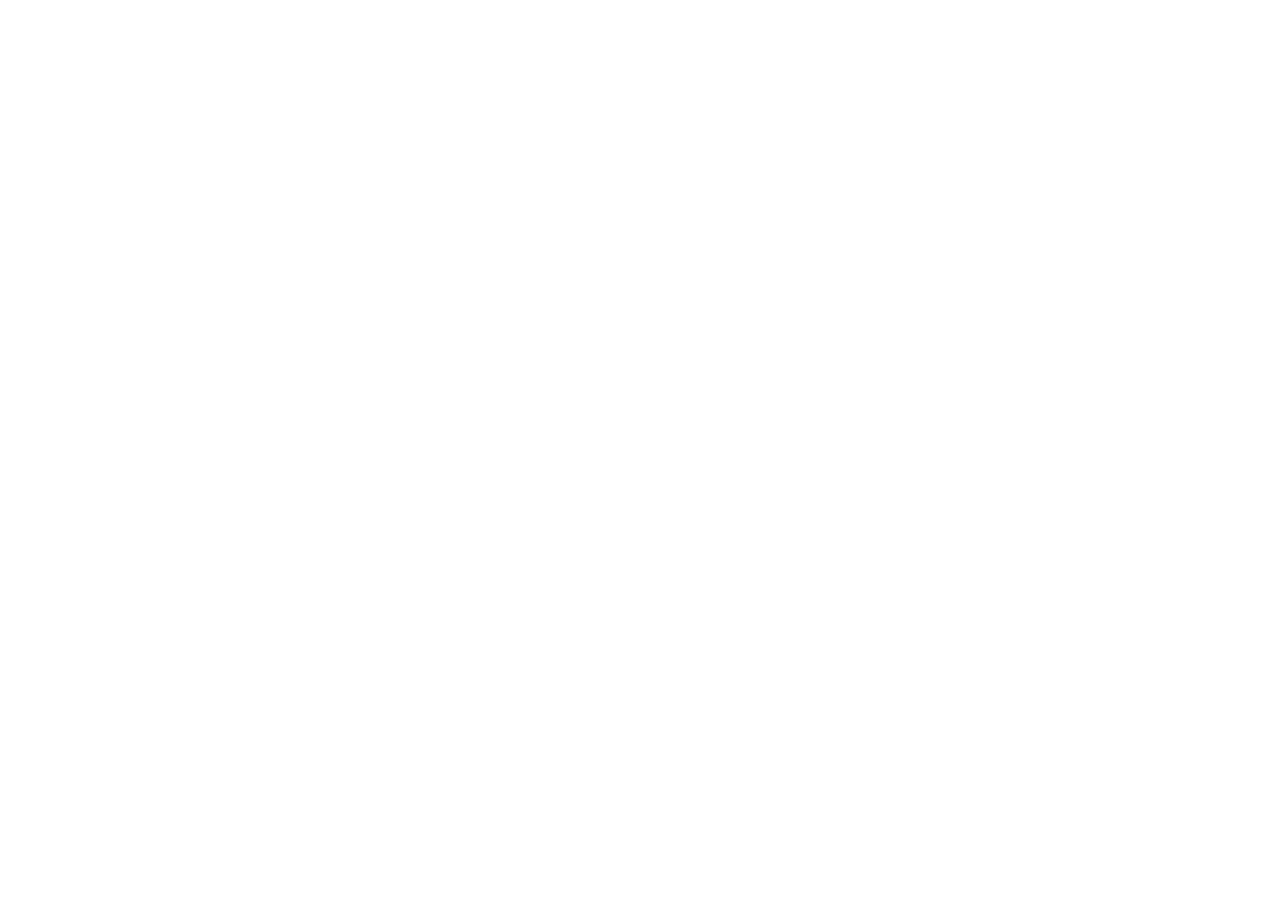
==== index.html @ 1456e86f "first" ====
<!DOCTYPE html>
<html lang="en">
<head>
    <meta charset="UTF-8">
    <meta name="viewport" content="width=device-width, initial-scale=1.0">
    <title>Document</title>
</head>
<body>
    
</body>
</html>
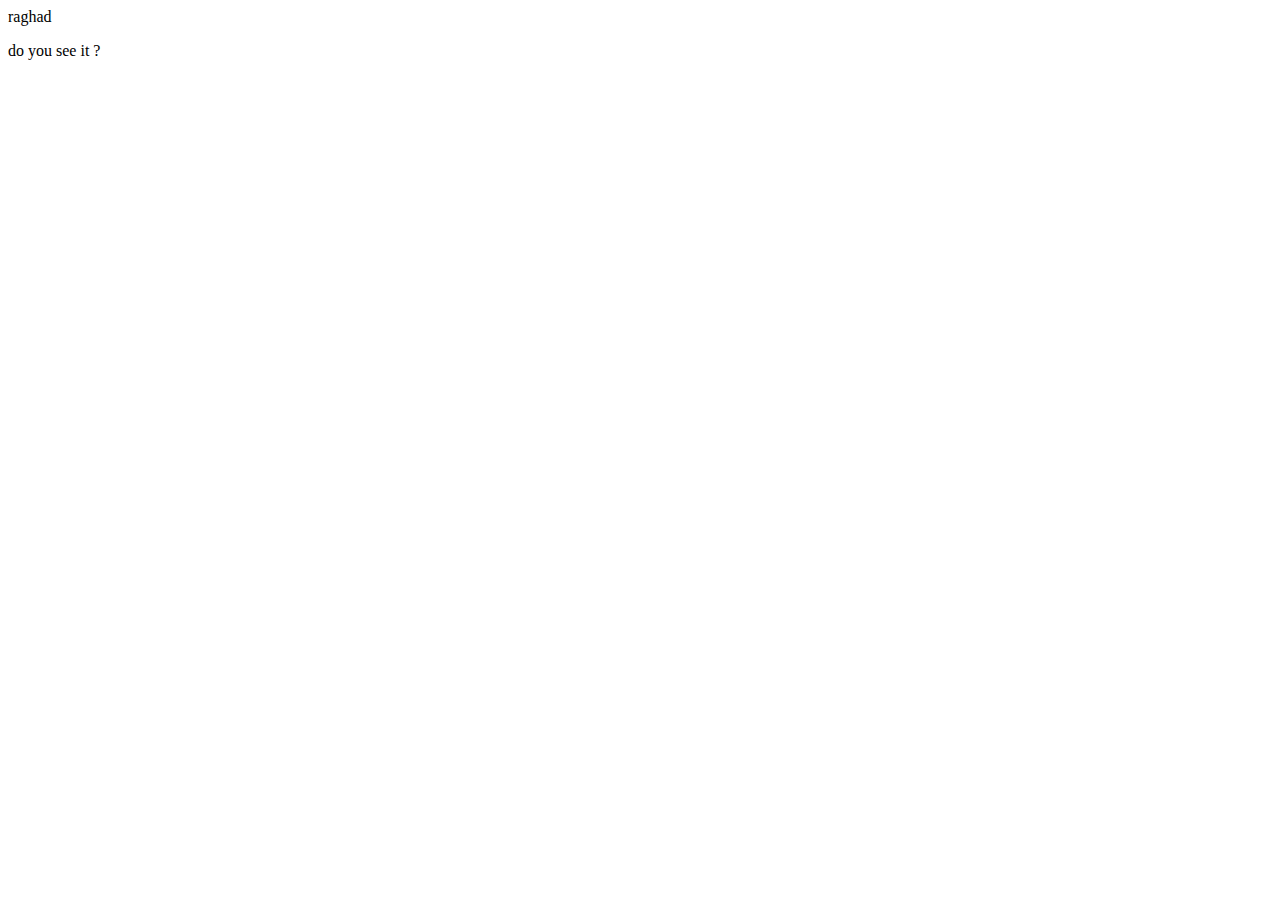
==== commit 7a1330d8: "p1" ====
--- a/index.html
+++ b/index.html
@@ -4,6 +4,13 @@
     <meta charset="UTF-8">
     <meta name="viewport" content="width=device-width, initial-scale=1.0">
     <title>Document</title>
+
+
+
+
+
+    <a>raghad</a>
+    <p>do you see it ?</p>
 </head>
 <body>
     
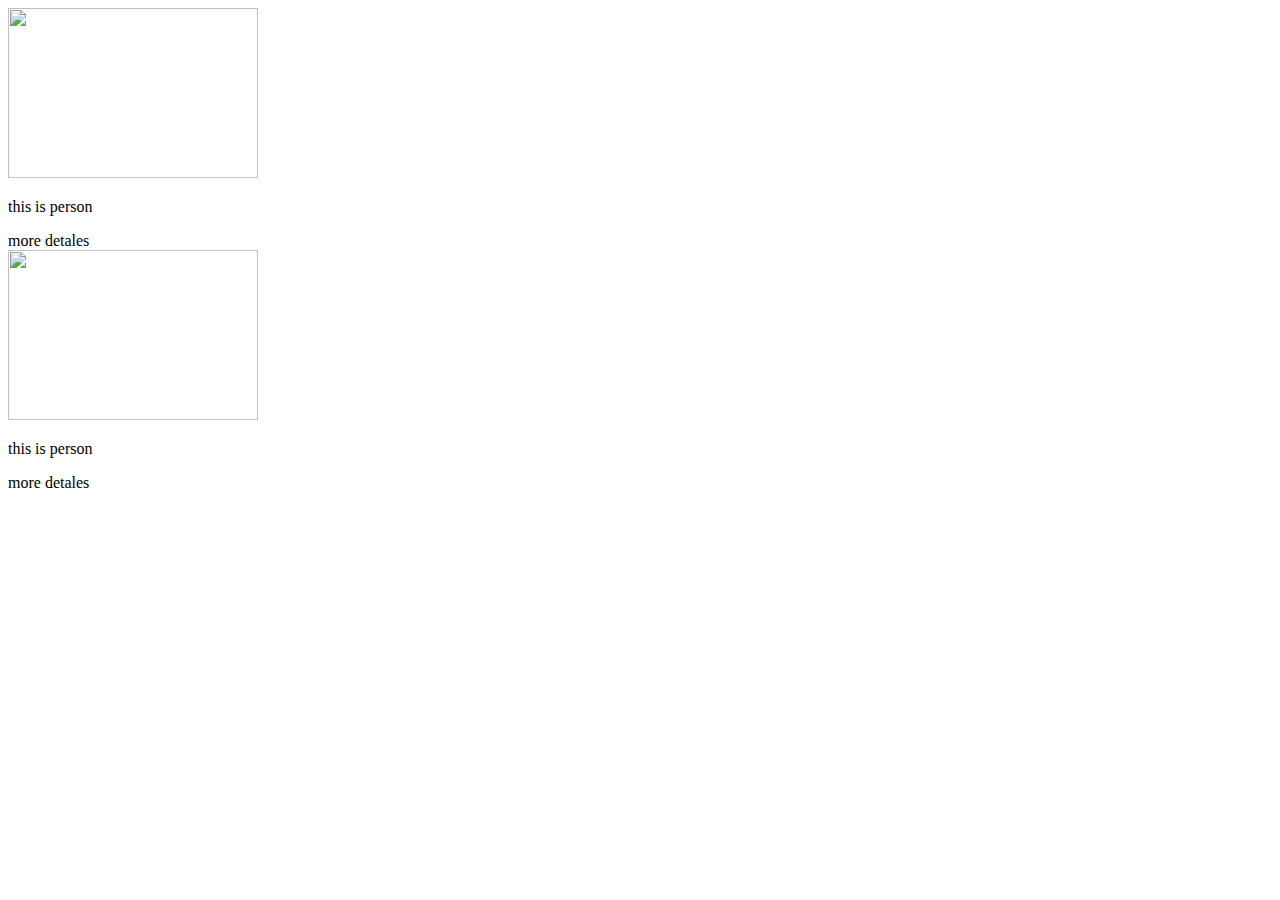
==== commit 4d6eb133: "c2" ====
--- a/index.html
+++ b/index.html
@@ -5,14 +5,21 @@
     <meta name="viewport" content="width=device-width, initial-scale=1.0">
     <title>Document</title>
 
-
-
-
-
-    <a>raghad</a>
-    <p>do you see it ?</p>
 </head>
 <body>
+    <section class="parent">
+        <div class="item1">
+            <img src="img/person.png" alt="" height="170px" width="250">
+            <P>this is person </P>
+            <a>more detales </a>
+        </div>
+        <div class="item2">
+            <img src="img/person.png" alt="" height="170px" width="250">
+            <P>this is person </P>
+            <a>more detales</a>
+        </div>
+    
+    </section>
     
 </body>
 </html>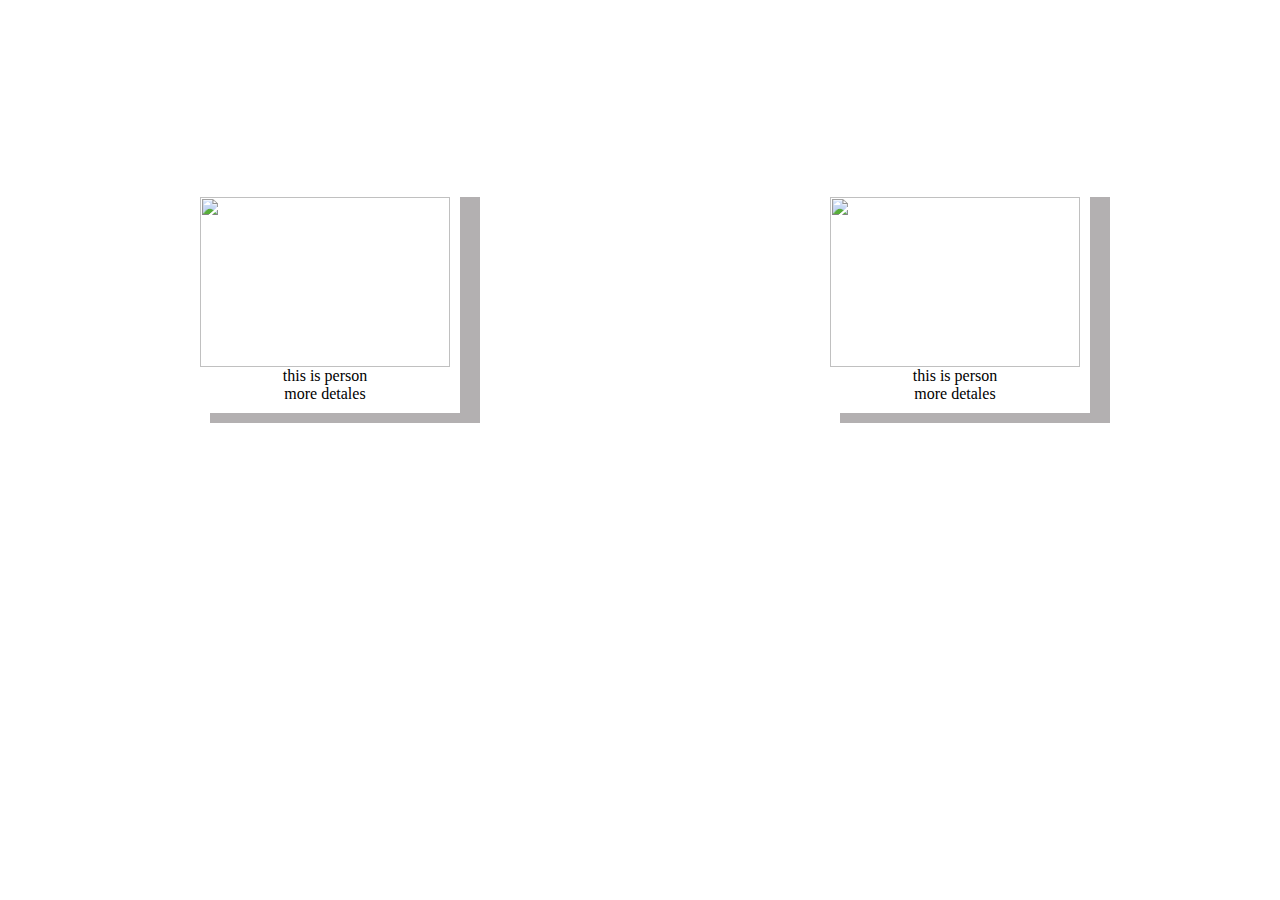
==== commit 474f5d1c: "link" ====
--- a/index.html
+++ b/index.html
@@ -4,6 +4,7 @@
     <meta charset="UTF-8">
     <meta name="viewport" content="width=device-width, initial-scale=1.0">
     <title>Document</title>
+    <link rel="stylesheet" href="style.css">
 
 </head>
 <body>
--- a/style.css
+++ b/style.css
@@ -0,0 +1,31 @@
+*{
+    padding: 0px;
+    margin: 0px;
+    box-sizing: border-box;
+}
+body {
+    background-image: url('img/backb.jpeg');
+    background-size: cover; 
+    background-repeat: no-repeat; 
+}
+.parent{
+    
+    padding: 10px;
+    display: flex;
+    
+    flex-flow: row wrap;
+    justify-content: space-around;
+    height: 600px;
+    align-items: center;
+
+}
+.parent div{
+    padding: 10px;
+    margin:  10px 20px;
+    display: flex;
+    align-items: center;
+    flex-flow: column wrap;
+    box-shadow: 20px 10px rgba(46, 39, 42, 0.363);
+    
+
+}
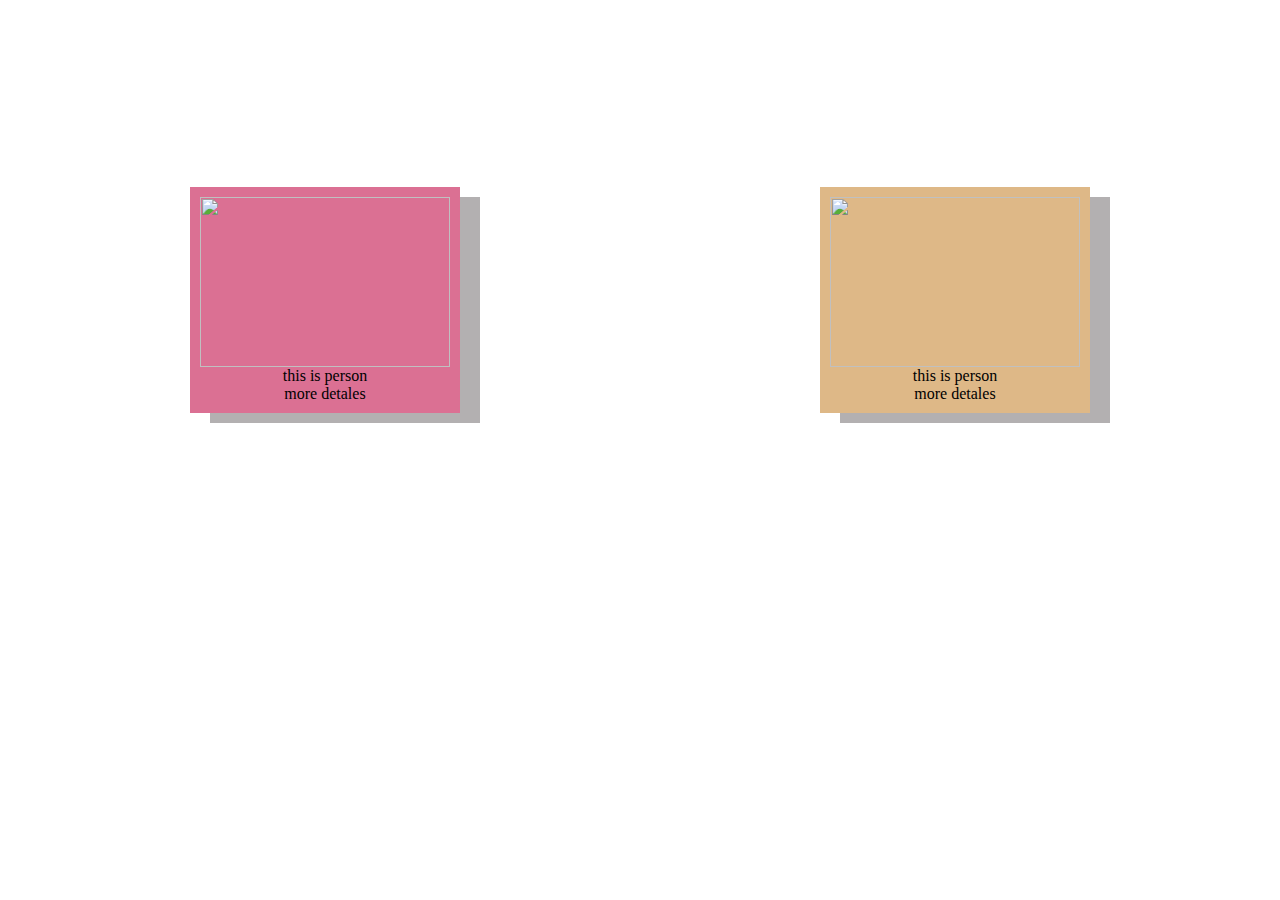
==== commit feb1378c: "new pages" ====
--- a/index.html
+++ b/index.html
@@ -3,19 +3,19 @@
 <head>
     <meta charset="UTF-8">
     <meta name="viewport" content="width=device-width, initial-scale=1.0">
-    <title>Document</title>
+    <title>our cv</title>
     <link rel="stylesheet" href="style.css">
 
 </head>
 <body>
     <section class="parent">
         <div class="item1">
-            <img src="img/person.png" alt="" height="170px" width="250">
+            <img src="img/person.png" alt="" class="img1" >
             <P>this is person </P>
             <a>more detales </a>
         </div>
         <div class="item2">
-            <img src="img/person.png" alt="" height="170px" width="250">
+            <img src="img/person.png" alt="" class="img1" >
             <P>this is person </P>
             <a>more detales</a>
         </div>
--- a/style.css
+++ b/style.css
@@ -4,7 +4,7 @@
     box-sizing: border-box;
 }
 body {
-    background-image: url('img/backb.jpeg');
+    background-image: url('img/backb.png');
     background-size: cover; 
     background-repeat: no-repeat; 
 }
@@ -29,3 +29,34 @@
     
 
 }
+.item1{
+    background-color: palevioletred;
+
+}
+.item2{
+    background-color: burlywood;
+
+}
+@media (min-width: 50px) and (max-width: 639px){
+    body{
+        background-image: url('img/backs.png');
+        background-size: cover; 
+        background-repeat: no-repeat; 
+    }
+    
+
+}
+@media (min-width: 50px) and (max-width: 499px){
+    
+    
+    .parent{
+        flex-flow: column wrap;
+    }
+    
+    
+
+}
+.img1{
+    height: 170px;
+    width:250px;
+}
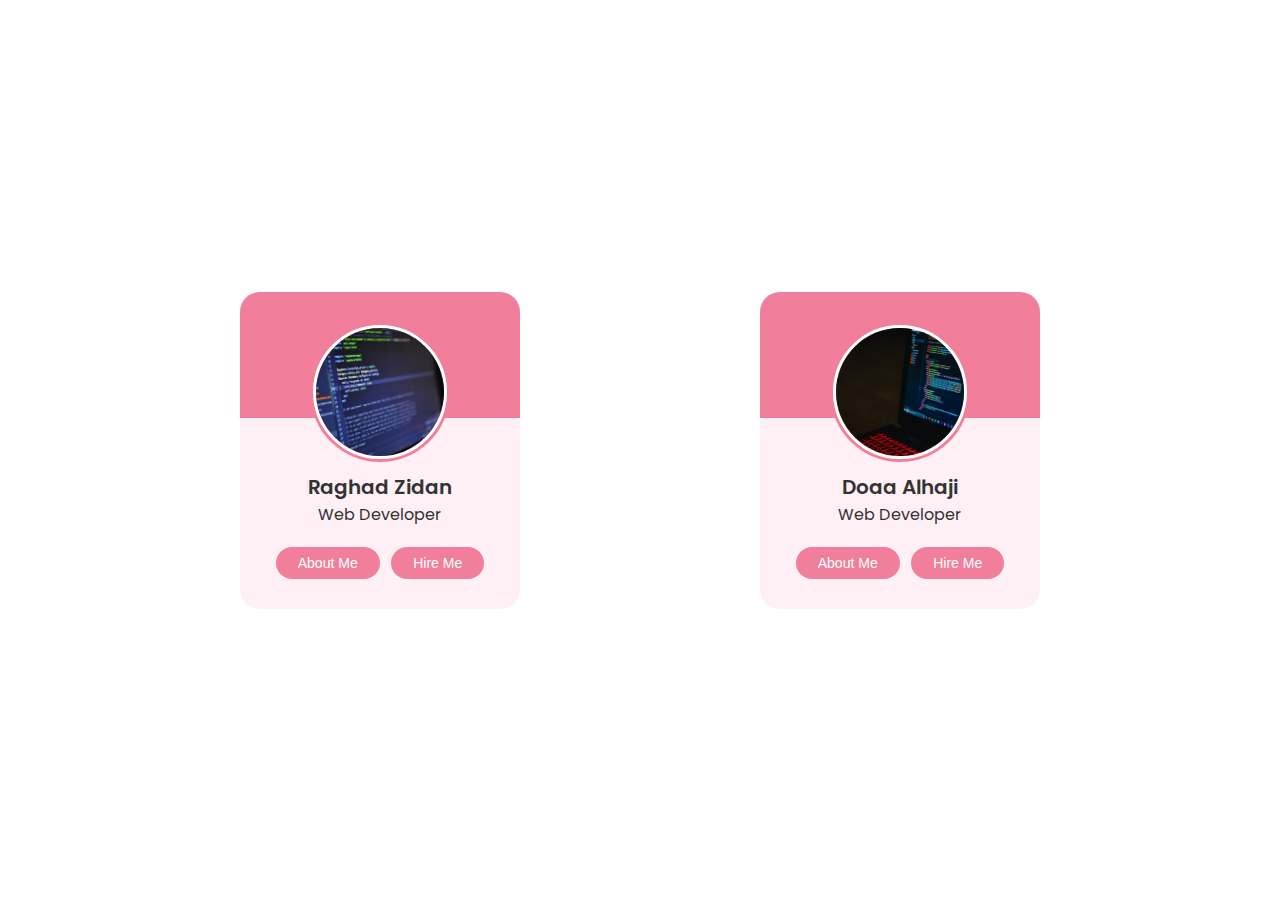
==== commit c208855c: "cards" ====
--- a/index.html
+++ b/index.html
@@ -3,23 +3,78 @@
 <head>
     <meta charset="UTF-8">
     <meta name="viewport" content="width=device-width, initial-scale=1.0">
-    <title>our cv</title>
+    <title>Document</title>
     <link rel="stylesheet" href="style.css">
+    <link rel="stylesheet" href="https://cdnjs.cloudflare.com/ajax/libs/font-awesome/6.4.2/css/all.min.css" integrity="sha512-z3gLpd7yknf1YoNbCzqRKc4qyor8gaKU1qmn+CShxbuBusANI9QpRohGBreCFkKxLhei6S9CQXFEbbKuqLg0DA==" crossorigin="anonymous" referrerpolicy="no-referrer" />
+
 
 </head>
 <body>
-    <section class="parent">
-        <div class="item1">
-            <img src="img/person.png" alt="" class="img1" >
-            <P>this is person </P>
-            <a>more detales </a>
+    <section class="item1">
+
+        <div class="container">
+         <div class="content">
+
+            <div class="card">
+                <div class="card-content">
+                    <div class="image">
+                        <img src="img/radag.png" alt="">
+                    </div>
+                    <div class="media-icons">
+                      <a href="https://www.facebook.com/profile.php?id=100095228899560&mibextid=ZbWKwL"><i class="fa-brands fa-facebook"></i></a>
+                       
+                       <a href="https://instagram.com/raghad_z_e?igshid=NTc4MTIwNjQ2YQ=="><i class="fa-brands fa-instagram"></i></a>
+                        
+                        <a href="https://github.com/raghadzidan12"> <i class="fa-brands fa-github"></i></a>
+               
+                    </div>
+
+                    <div class="name-profession">
+                        <span class="name"> Raghad Zidan</span>
+                        <SPAN class="PROFESSION">Web Developer</SPAN>
+                    </div>
+
+                        <div class="button">
+                            <button class="aboutme"> About Me</button>
+                            <button class="hireme"> Hire Me</button>
+                        </div>
+                </div>
+            </div>
+         </div>    
         </div>
-        <div class="item2">
-            <img src="img/person.png" alt="" class="img1" >
-            <P>this is person </P>
-            <a>more detales</a>
+    </section>
+    <section class="item2">
+
+        <div class="container">
+         <div class="content">
+
+            <div class="card">
+                <div class="card-content">
+                    <div class="image">
+                        <img src="img/doaa.png" alt="">
+                    </div>
+                    <div class="media-icons">
+                      <a href="https://www.facebook.com/profile.php?id=100095228899560&mibextid=ZbWKwL"><i class="fa-brands fa-facebook"></i></a>
+                       
+                       <a href="https://instagram.com/raghad_z_e?igshid=NTc4MTIwNjQ2YQ=="><i class="fa-brands fa-instagram"></i></a>
+                        
+                        <a href="https://github.com/raghadzidan12"> <i class="fa-brands fa-github"></i></a>
+               
+                    </div>
+
+                    <div class="name-profession">
+                        <span class="name"> Doaa Alhaji</span>
+                        <SPAN class="PROFESSION">Web Developer</SPAN>
+                    </div>
+
+                        <div class="button">
+                            <button class="aboutme"> About Me</button>
+                            <button class="hireme"> Hire Me</button>
+                        </div>
+                </div>
+            </div>
+         </div>    
         </div>
-    
     </section>
     
 </body>
--- a/style.css
+++ b/style.css
@@ -1,3 +1,4 @@
+@import url('https://fonts.googleapis.com/css2?family=Poppins:ital,wght@0,600;1,400;1,700&display=swap');
 *{
     padding: 0px;
     margin: 0px;
@@ -7,56 +8,155 @@
     background-image: url('img/backb.png');
     background-size: cover; 
     background-repeat: no-repeat; 
-}
-.parent{
+    font-family: 'Poppins', sans-serif;
+    height: 100vh;
     
-    padding: 10px;
     display: flex;
-    
-    flex-flow: row wrap;
-    justify-content: space-around;
-    height: 600px;
     align-items: center;
+    justify-content: space-evenly;
 
 }
-.parent div{
-    padding: 10px;
-    margin:  10px 20px;
+
+section .card .image{
+
+    height: 140px;
+    width: 140px;
+    border-radius: 50%;
+    padding: 3px;
+    background: #f17f9b;
+}
+
+section .card .image img{
+
+    height: 100%;
+    width: 100%;
+    object-fit: cover;
+    border-radius: 50%;
+    border: 3px solid #fff;
+}
+
+.card{
+    position: relative;
+    background: #fff0f5;
+    border-radius: 20px;
+    margin: 20px 0;
+    width: 280px;
+}
+.card::before{
+    content: "";
+    position: absolute;
+height: 40%;
+width: 100%;
+background: #f17f9b;
+border-radius: 20px 20px 0 0;
+}
+
+.card .card-content{
     display: flex;
+    flex-direction: column;
     align-items: center;
-    flex-flow: column wrap;
-    box-shadow: 20px 10px rgba(46, 39, 42, 0.363);
-    
+padding: 30px;
+position: relative;
+z-index: 100;
 
 }
-.item1{
-    background-color: palevioletred;
+
+.card .media-icons{
+    position: absolute;
+    top: 10px;
+    right: 20px;
+    display: flex;
+    flex-direction: column;
+    align-items: center;
+}
+
+.card .media-icons i{
+    color: #fff;
+    opacity: 0.6;
+margin-top: 10px;
+transition: all 0.3s ease;
+cursor: pointer;
+}
+
+.card .media-icons i:hover{
+    opacity: 1;
+}
+
+.card .name-profession{
+    display: flex;
+    flex-direction: column;
+    align-items: center;
+    margin-top: 10px;
+    color: #333;
 
 }
-.item2{
-    background-color: burlywood;
 
+.name-profession .name{
+    font-size: 20px;
+    font-weight: 600;
+}
+
+.name-profession .profession{
+    font-size: 20px;
+    font-weight: 500;
+}
+
+.card .button{
+    width: 100%;
+    display: flex;
+    justify-content: space-around;
+    margin-top: 20px;
+
+}
+
+.card .button button{
+    background: #f17f9b;
+    outline: none;
+    border: none;
+    color: #fff;
+    padding: 8px 22px;
+    border-radius: 20px;
+    font-size: 14px;
+transition: all 0.3s ease;
+cursor: pointer;
+}
+.button button:hover{
+
+    background: #f17f9b;
 }
 @media (min-width: 50px) and (max-width: 639px){
     body{
         background-image: url('img/backs.png');
         background-size: cover; 
-        background-repeat: no-repeat; 
+       
     }
     
 
 }
-@media (min-width: 50px) and (max-width: 499px){
+@media (min-width: 331px) and (max-width: 628px){
     
     
-    .parent{
-        flex-flow: column wrap;
+    body{
+        flex-direction: column;
+        
+    
+
     }
+
     
     
 
 }
-.img1{
-    height: 170px;
-    width:250px;
+@media (min-width: 50px) and (max-width: 330px){
+    
+    
+    body{
+        flex-direction: column;
+        
+    }
+    
+
 }
+
+
+
